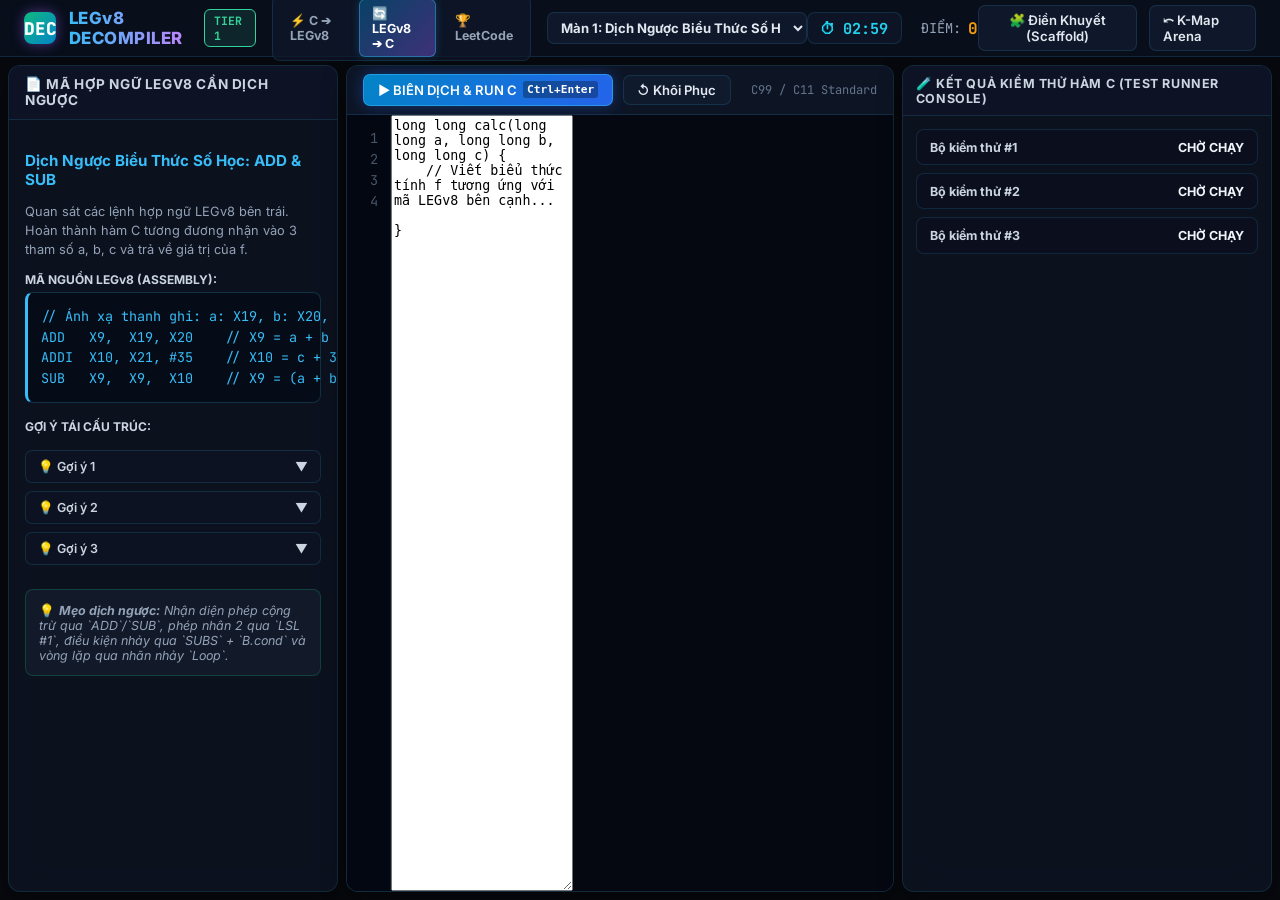
==== legv8-decompile.html @ 09c47ff3 "feat: Add multi-width data levels, LEGv8 Decompiler game, and LEGv8 LeetCode arena" ====
<!DOCTYPE html>
<html lang="vi">
<head>
  <meta charset="UTF-8">
  <meta name="viewport" content="width=device-width, initial-scale=1.0">
  <title>LEGv8 Reverse Decompiler — Dịch Hợp Ngữ LEGv8 về Ngôn Ngữ C</title>
  <meta name="description" content="Minigame giáo dục lập trình dịch ngược: Phân tích mã nguồn Hợp ngữ LEGv8 (ARMv8 64-bit) và tái cấu trúc thành hàm C tương đương với bộ kiểm thử tự động trực tiếp trên trình duyệt.">

  <!-- Google Fonts -->
  <link rel="preconnect" href="https://fonts.googleapis.com">
  <link rel="preconnect" href="https://fonts.gstatic.com" crossorigin>
  <link href="https://fonts.googleapis.com/css2?family=Inter:wght@400;500;600;700;800;900&family=JetBrains+Mono:wght@400;500;600;700;800&display=swap" rel="stylesheet">

  <link rel="stylesheet" href="css/legv8.css">
</head>
<body class="legv8-theme">
  <!-- Dynamic Background Canvas -->
  <canvas id="bg-canvas"></canvas>
  <canvas id="fx-canvas"></canvas>

  <div class="legv8-app">
    <!-- Top Header Navigation with Minigames Mode Selector -->
    <header class="legv8-header">
      <div style="display:flex; align-items:center; gap:1rem;">
        <a href="index.html" class="legv8-brand" title="Quay về K-Map Arena Hub">
          <div class="legv8-logo-icon" style="background:linear-gradient(135deg, #10b981, #0284c7);">DEC</div>
          <div>
            <div class="legv8-brand-title">LEGv8 DECOMPILER</div>
          </div>
        </a>
        <span id="tier-badge" class="legv8-tier-badge tier-1">Tier 1</span>

        <!-- Mode Nav Switcher -->
        <nav class="legv8-mode-nav">
          <a href="legv8.html" title="Chế độ 1: Dịch từ C sang Hợp ngữ LEGv8">
            <span>⚡ C ➔ LEGv8</span>
          </a>
          <a href="legv8-decompile.html" class="active" title="Chế độ 2: Dịch từ Hợp ngữ LEGv8 về ngôn ngữ C">
            <span>🔄 LEGv8 ➔ C</span>
          </a>
          <a href="legv8-leetcode.html" title="Chế độ 3: Luyện thuật toán chuẩn LeetCode bằng LEGv8">
            <span>🏆 LeetCode</span>
          </a>
        </nav>
        
        <select id="level-select" class="legv8-btn" style="padding:0.35rem 0.6rem; max-width:260px; font-weight:700;">
          <!-- Loaded dynamically -->
        </select>
      </div>

      <!-- Center Status -->
      <div class="legv8-status-center">
        <div id="timer-box" class="legv8-timer-box" title="Thời gian thử thách của màn chơi">
          <span>⏱</span>
          <span id="timer-val">03:00</span>
        </div>

        <div class="legv8-score-box">
          <span>ĐIỂM:</span>
          <b id="total-score-val">0</b>
        </div>
      </div>

      <!-- Right Header Actions -->
      <div class="legv8-header-right">
        <button id="toggle-mode-btn" type="button" class="legv8-btn">
          🧩 Điền Khuyết (Scaffold)
        </button>
        <a href="index.html" class="legv8-btn" style="text-decoration:none;">
          ⤺ K-Map Arena
        </a>
      </div>
    </header>

    <!-- Main 3-Column IDE Workspace -->
    <main class="legv8-workspace">
      <!-- CỘT 1: MÃ HỢP NGỮ LEGv8 CẦN DỊCH NGƯỢC -->
      <section class="legv8-panel">
        <div class="panel-head">
          <span class="panel-title">📄 Mã Hợp Ngữ LEGv8 Cần Dịch Ngược</span>
        </div>
        <div class="panel-body">
          <h3 id="level-title" style="font-size:0.95rem; margin-bottom:0.5rem; color:#38bdf8;">Đang tải...</h3>
          <p id="level-desc" style="font-size:0.8rem; color:#94a3b8; line-height:1.5; margin-bottom:0.8rem;"></p>

          <div style="font-size:0.75rem; font-weight:700; color:#cbd5e1; margin-bottom:0.3rem;">MÃ NGUỒN LEGv8 (ASSEMBLY):</div>
          <div id="asm-code-card" class="c-code-card" style="border-left:3px solid #38bdf8; background:rgba(7,12,23,0.85);">
            <!-- Loaded dynamically -->
          </div>

          <div style="font-size:0.75rem; font-weight:700; color:#cbd5e1; margin-top:1rem; margin-bottom:0.3rem;">GỢI Ý TÁI CẤU TRÚC:</div>
          <div id="hints-container" class="hint-accordion">
            <!-- Hints -->
          </div>

          <div style="margin-top:1.5rem; padding:0.8rem; background:rgba(30,41,59,0.4); border:1px solid rgba(16,185,129,0.25); border-radius:8px; font-size:0.78rem; color:#94a3b8;">
            💡 <i><b>Mẹo dịch ngược:</b> Nhận diện phép cộng trừ qua `ADD`/`SUB`, phép nhân 2 qua `LSL #1`, điều kiện nhảy qua `SUBS` + `B.cond` và vòng lặp qua nhãn nhảy `Loop`.</i>
          </div>
        </div>
      </section>

      <!-- CỘT 2: TRÌNH SOẠN THẢO MÃ NGUỒN C -->
      <section class="legv8-panel editor-panel">
        <div class="editor-toolbar">
          <div class="toolbar-left">
            <button id="btn-run" type="button" class="legv8-btn btn-primary" title="Biên dịch &amp; Chạy thử hàm C của bạn (Ctrl + Enter)">
              ▶ BIÊN DỊCH &amp; RUN C <kbd style="font-size:0.7rem; background:rgba(0,0,0,0.3); padding:2px 4px; border-radius:3px;">Ctrl+Enter</kbd>
            </button>
            <button id="btn-reset" type="button" class="legv8-btn" title="Khôi phục lại mã khởi tạo">
              ↺ Khôi Phục
            </button>
          </div>
          <div class="toolbar-right">
            <span style="font-size:0.75rem; color:#64748b; font-family:var(--font-code);">C99 / C11 Standard</span>
          </div>
        </div>

        <div class="editor-container">
          <div id="line-numbers" class="line-numbers">
            <span>1</span>
          </div>
          <textarea id="code-textarea" class="code-editor" spellcheck="false" placeholder="// Viết hàm C tương đương ở đây..."></textarea>
          <div id="scaffold-view" class="scaffold-editor" style="display:none;"></div>
        </div>
      </section>

      <!-- CỘT 3: KẾT QUẢ KIỂM THỬ (TEST CONSOLE) -->
      <section class="legv8-panel inspector-panel">
        <div class="panel-head" style="padding:0.6rem 0.8rem; border-bottom:1px solid var(--ide-border);">
          <span class="panel-title" style="font-size:0.78rem;">🧪 KẾT QUẢ KIỂM THỬ HÀM C (TEST RUNNER CONSOLE)</span>
        </div>
        <div id="test-console" class="test-console" style="flex:1; overflow-y:auto; padding:0.8rem;">
          <!-- Loaded dynamically -->
        </div>
      </section>
    </main>
  </div>

  <!-- VICTORY OVERLAY MODAL -->
  <div id="victory-modal" class="legv8-overlay">
    <div class="victory-box">
      <div style="font-size:2.8rem; margin-bottom:0.3rem;">🎉</div>
      <h2 class="victory-title" style="background:linear-gradient(135deg, #34d399, #38bdf8); -webkit-background-clip:text; -webkit-text-fill-color:transparent;">DỊCH NGƯỢC XUẤT SẮC!</h2>
      <p style="color:#94a3b8; font-size:0.88rem;">Hàm C của bạn đã tái cấu trúc chính xác logic của đoạn mã hợp ngữ LEGv8 và vượt qua toàn bộ các bộ kiểm thử!</p>

      <div class="score-breakdown">
        <div class="score-row">
          <span>Điểm cơ sở màn chơi:</span>
          <span id="modal-base-score" style="color:#38bdf8;">+500</span>
        </div>
        <div class="score-row">
          <span>Thưởng thời gian còn lại:</span>
          <span id="modal-time-bonus" style="color:#10b981;">+0</span>
        </div>
        <div class="score-row">
          <span>Phạt số lần nộp sai:</span>
          <span id="modal-penalty" style="color:#f43f5e;">-0</span>
        </div>
        <div class="score-row total">
          <span>TỔNG ĐIỂM ĐẠT ĐƯỢC:</span>
          <span id="modal-total-score">+500</span>
        </div>
      </div>

      <div style="display:flex; justify-content:center; gap:1rem;">
        <button id="btn-next-level" type="button" class="legv8-btn btn-primary" style="padding:0.6rem 1.5rem; font-size:0.95rem;">
          Màn Tiếp Theo ➔
        </button>
      </div>
    </div>
  </div>

  <!-- Nạp scripts -->
  <script src="js/legv8-decompile.js"></script>
</body>
</html>
---- css/legv8.css ----
/* ==========================================================================
   LEGv8 CODE MASTER — SCI-FI DARK TERMINAL & IDE STYLESHEET
   Cyberpunk Aesthetics, Glassmorphism, Neon Glow & High-Precision IDE UI
   ========================================================================== */

:root {
  --ide-bg: #07090e;
  --ide-panel: rgba(13, 19, 33, 0.85);
  --ide-panel-sub: rgba(19, 29, 49, 0.7);
  --ide-border: rgba(56, 189, 248, 0.15);
  --ide-border-glow: rgba(56, 189, 248, 0.4);

  --c-cyan: #22d3ee;
  --c-blue: #38bdf8;
  --c-purple: #a855f7;
  --c-emerald: #10b981;
  --c-amber: #f59e0b;
  --c-rose: #f43f5e;
  --c-red: #ef4444;

  --reg-caller: #10b981;
  --reg-temp: #f59e0b;
  --reg-callee: #38bdf8;
  --reg-spec: #ec4899;

  --font-code: 'JetBrains Mono', 'Fira Code', Menlo, Consolas, monospace;
}

body.legv8-theme {
  background-color: var(--ide-bg);
  color: #f1f5f9;
  font-family: 'Inter', sans-serif;
  margin: 0;
  padding: 0;
  overflow-x: hidden;
}

/* Background Animated Canvas */
#bg-canvas, #fx-canvas {
  position: fixed;
  top: 0;
  left: 0;
  width: 100%;
  height: 100%;
  pointer-events: none;
}
#bg-canvas { z-index: 0; opacity: 0.25; }
#fx-canvas { z-index: 9999; }

/* Main Wrapper */
.legv8-app {
  position: relative;
  z-index: 10;
  display: flex;
  flex-direction: column;
  height: 100vh;
  max-height: 100vh;
  box-sizing: border-box;
}

/* Top Navigation / Header */
.legv8-header {
  height: 56px;
  background: rgba(10, 15, 29, 0.95);
  backdrop-filter: blur(12px);
  border-bottom: 1px solid var(--ide-border);
  display: flex;
  align-items: center;
  justify-content: space-between;
  padding: 0 1.5rem;
  flex-shrink: 0;
}

.legv8-brand {
  display: flex;
  align-items: center;
  gap: 0.8rem;
  cursor: pointer;
  text-decoration: none;
}

.legv8-logo-icon {
  width: 32px;
  height: 32px;
  background: linear-gradient(135deg, #0284c7, #8b5cf6);
  border-radius: 8px;
  display: flex;
  align-items: center;
  justify-content: center;
  font-weight: 900;
  font-family: var(--font-code);
  font-size: 1.1rem;
  color: #fff;
  box-shadow: 0 0 12px rgba(139, 92, 246, 0.5);
}

.legv8-brand-title {
  font-weight: 800;
  font-size: 1.05rem;
  letter-spacing: 0.5px;
  background: linear-gradient(90deg, #38bdf8, #c084fc);
  -webkit-background-clip: text;
  -webkit-text-fill-color: transparent;
}

.legv8-tier-badge {
  padding: 0.2rem 0.6rem;
  border-radius: 6px;
  font-size: 0.72rem;
  font-weight: 700;
  font-family: var(--font-code);
  text-transform: uppercase;
  border: 1px solid currentColor;
}

.tier-1 { color: #34d399; background: rgba(52, 211, 153, 0.12); }
.tier-2 { color: #38bdf8; background: rgba(56, 189, 248, 0.12); }
.tier-3 { color: #fbbf24; background: rgba(251, 191, 36, 0.12); }
.tier-4 { color: #a855f7; background: rgba(168, 85, 247, 0.12); }
.tier-5 { color: #f43f5e; background: rgba(244, 63, 94, 0.12); }

/* Header Central Status */
.legv8-status-center {
  display: flex;
  align-items: center;
  gap: 1.2rem;
}

.legv8-timer-box {
  display: flex;
  align-items: center;
  gap: 0.5rem;
  background: rgba(15, 23, 42, 0.8);
  border: 1px solid var(--ide-border);
  padding: 0.3rem 0.8rem;
  border-radius: 8px;
  font-family: var(--font-code);
  font-size: 0.95rem;
  font-weight: 700;
  color: var(--c-cyan);
  transition: all 0.3s ease;
}

.legv8-timer-box.timer-urgent {
  color: var(--c-rose);
  border-color: var(--c-rose);
  box-shadow: 0 0 15px rgba(244, 63, 94, 0.4);
  animation: timerPulse 1s infinite alternate;
}

@keyframes timerPulse {
  0% { transform: scale(1); opacity: 0.9; }
  100% { transform: scale(1.05); opacity: 1; }
}

.legv8-score-box {
  display: flex;
  align-items: center;
  gap: 0.4rem;
  font-size: 0.85rem;
  color: #94a3b8;
  font-family: var(--font-code);
}

.legv8-score-box b {
  color: var(--c-amber);
  font-size: 1rem;
}

/* Header Controls Right */
.legv8-header-right {
  display: flex;
  align-items: center;
  gap: 0.75rem;
}

.legv8-btn {
  display: inline-flex;
  align-items: center;
  gap: 0.4rem;
  padding: 0.4rem 0.85rem;
  border-radius: 7px;
  font-size: 0.82rem;
  font-weight: 600;
  cursor: pointer;
  border: 1px solid var(--ide-border);
  background: var(--ide-panel-sub);
  color: #e2e8f0;
  transition: all 0.2s ease;
  font-family: inherit;
}

.legv8-btn:hover {
  background: rgba(30, 41, 59, 0.9);
  border-color: var(--c-blue);
  color: #fff;
}

.legv8-btn.btn-primary {
  background: linear-gradient(135deg, #0284c7, #2563eb);
  border-color: rgba(56, 189, 248, 0.5);
  color: #fff;
  box-shadow: 0 0 15px rgba(37, 99, 235, 0.4);
}

.legv8-btn.btn-primary:hover {
  background: linear-gradient(135deg, #0369a1, #1d4ed8);
  box-shadow: 0 0 20px rgba(56, 189, 248, 0.6);
}

.legv8-btn.btn-success {
  background: linear-gradient(135deg, #059669, #10b981);
  border-color: rgba(16, 185, 129, 0.5);
  color: #fff;
  box-shadow: 0 0 12px rgba(16, 185, 129, 0.35);
}

/* 3-Column Workspace Grid */
.legv8-workspace {
  display: grid;
  grid-template-columns: 330px 1fr 370px;
  gap: 8px;
  padding: 8px;
  flex: 1;
  min-height: 0; /* Cho phép scroll nội bộ */
  overflow: hidden;
}

@media (max-width: 1200px) {
  .legv8-workspace {
    grid-template-columns: 290px 1fr 320px;
  }
}

/* Base Panel Styles */
.legv8-panel {
  background: var(--ide-panel);
  backdrop-filter: blur(16px);
  border: 1px solid var(--ide-border);
  border-radius: 12px;
  display: flex;
  flex-direction: column;
  overflow: hidden;
  box-shadow: 0 8px 24px rgba(0, 0, 0, 0.4);
}

.panel-head {
  padding: 0.65rem 1rem;
  background: rgba(15, 23, 42, 0.6);
  border-bottom: 1px solid var(--ide-border);
  display: flex;
  align-items: center;
  justify-content: space-between;
  flex-shrink: 0;
}

.panel-title {
  font-size: 0.85rem;
  font-weight: 700;
  text-transform: uppercase;
  letter-spacing: 0.6px;
  display: flex;
  align-items: center;
  gap: 0.5rem;
  color: #cbd5e1;
}

.panel-body {
  flex: 1;
  overflow-y: auto;
  padding: 1rem;
}

/* Left Column: Problem & C Code */
.c-code-card {
  background: rgba(3, 7, 18, 0.85);
  border: 1px solid rgba(56, 189, 248, 0.2);
  border-radius: 8px;
  padding: 0.8rem;
  font-family: var(--font-code);
  font-size: 0.84rem;
  line-height: 1.6;
  color: #e2e8f0;
  white-space: pre-wrap;
  margin-bottom: 1rem;
  border-left: 3px solid var(--c-cyan);
}

.c-kw { color: #f43f5e; font-weight: 600; }
.c-type { color: #38bdf8; }
.c-func { color: #fbbf24; }
.c-comment { color: #64748b; font-style: italic; }
.c-num { color: #a855f7; }

/* Register Mapping Table */
.reg-map-table {
  width: 100%;
  border-collapse: collapse;
  font-size: 0.8rem;
  margin-bottom: 1rem;
}

.reg-map-table th {
  text-align: left;
  padding: 0.4rem 0.5rem;
  border-bottom: 1px solid var(--ide-border);
  color: #94a3b8;
  font-weight: 600;
}

.reg-map-table td {
  padding: 0.45rem 0.5rem;
  border-bottom: 1px solid rgba(255, 255, 255, 0.04);
  font-family: var(--font-code);
}

.reg-badge {
  display: inline-block;
  padding: 0.15rem 0.4rem;
  border-radius: 4px;
  font-weight: 700;
  font-size: 0.75rem;
}

.reg-badge.caller { color: var(--reg-caller); background: rgba(16, 185, 129, 0.12); border: 1px solid rgba(16, 185, 129, 0.3); }
.reg-badge.temp { color: var(--reg-temp); background: rgba(245, 158, 11, 0.12); border: 1px solid rgba(245, 158, 11, 0.3); }
.reg-badge.callee { color: var(--reg-callee); background: rgba(56, 189, 248, 0.12); border: 1px solid rgba(56, 189, 248, 0.3); }
.reg-badge.spec { color: var(--reg-spec); background: rgba(236, 72, 153, 0.12); border: 1px solid rgba(236, 72, 153, 0.3); }

/* Hint Box */
.hint-accordion {
  margin-top: 1rem;
}

.hint-item {
  border: 1px solid var(--ide-border);
  border-radius: 7px;
  margin-bottom: 0.5rem;
  overflow: hidden;
  background: rgba(15, 23, 42, 0.4);
}

.hint-header {
  padding: 0.5rem 0.75rem;
  cursor: pointer;
  display: flex;
  align-items: center;
  justify-content: space-between;
  font-size: 0.78rem;
  font-weight: 600;
  color: #cbd5e1;
}

.hint-body {
  padding: 0.6rem 0.75rem;
  font-size: 0.76rem;
  color: #94a3b8;
  border-top: 1px solid rgba(255, 255, 255, 0.05);
  display: none;
  line-height: 1.5;
}

.hint-item.open .hint-body {
  display: block;
}

/* Middle Column: Code Editor */
.editor-panel {
  display: flex;
  flex-direction: column;
}

.editor-toolbar {
  padding: 0.5rem 1rem;
  background: rgba(15, 23, 42, 0.7);
  border-bottom: 1px solid var(--ide-border);
  display: flex;
  align-items: center;
  justify-content: space-between;
  flex-shrink: 0;
}

.toolbar-left, .toolbar-right {
  display: flex;
  align-items: center;
  gap: 0.6rem;
}

.editor-container {
  flex: 1;
  position: relative;
  display: flex;
  background: #050811;
  overflow: hidden;
  font-family: var(--font-code);
}

.line-numbers {
  width: 44px;
  padding: 0.8rem 0;
  text-align: right;
  color: #475569;
  font-size: 0.85rem;
  line-height: 1.55;
  user-select: none;
  background: rgba(3, 7, 18, 0.6);
  border-right: 1px solid rgba(255, 255, 255, 0.06);
  padding-right: 8px;
  box-sizing: border-box;
}

.line-numbers span {
  display: block;
  line-height: 1.55;
  padding: 0 4px;
}

.line-numbers .current-line {
  color: var(--c-cyan);
  font-weight: 700;
  background: rgba(34, 211, 238, 0.15);
  border-radius: 3px;
}

.code-textarea {
  flex: 1;
  background: transparent;
  color: #e2e8f0;
  font-family: var(--font-code);
  font-size: 0.85rem;
  line-height: 1.55;
  padding: 0.8rem;
  border: none;
  outline: none;
  resize: none;
  white-space: pre;
  tab-size: 4;
  overflow-y: auto;
}

/* Scaffold Mode UI */
.scaffold-view {
  flex: 1;
  padding: 1rem;
  overflow-y: auto;
  background: #050811;
  font-family: var(--font-code);
  font-size: 0.85rem;
  line-height: 2.2;
}

.scaffold-blank {
  display: inline-block;
  min-width: 75px;
  background: rgba(30, 41, 59, 0.8);
  border: 1px dashed var(--c-blue);
  color: var(--c-cyan);
  border-radius: 5px;
  padding: 0.1rem 0.5rem;
  margin: 0 0.2rem;
  text-align: center;
  font-weight: 700;
  cursor: pointer;
  transition: all 0.2s ease;
}

.scaffold-blank:hover {
  background: rgba(56, 189, 248, 0.2);
  border-color: #fff;
}

.scaffold-blank.filled {
  border-style: solid;
  border-color: var(--c-emerald);
  color: #fff;
  background: rgba(16, 185, 129, 0.2);
}

/* Right Column: Visual Inspector (Registers, Stack, Test Console) */
.inspector-panel {
  display: flex;
  flex-direction: column;
  overflow: hidden;
}

/* Tabs inside Inspector */
.inspector-tabs {
  display: flex;
  border-bottom: 1px solid var(--ide-border);
  background: rgba(15, 23, 42, 0.7);
  flex-shrink: 0;
}

.inspector-tab {
  flex: 1;
  padding: 0.55rem 0.4rem;
  text-align: center;
  font-size: 0.76rem;
  font-weight: 700;
  color: #94a3b8;
  cursor: pointer;
  border-bottom: 2px solid transparent;
  transition: all 0.2s;
  display: flex;
  align-items: center;
  justify-content: center;
  gap: 0.35rem;
  background: transparent;
  border-top: none;
  border-left: none;
  border-right: none;
  font-family: inherit;
}

.inspector-tab:hover {
  color: #e2e8f0;
  background: rgba(255, 255, 255, 0.04);
}

.inspector-tab.active {
  color: var(--c-cyan);
  border-bottom-color: var(--c-cyan);
  background: rgba(34, 211, 238, 0.08);
}

.inspector-tab-content {
  flex: 1;
  min-height: 0;
  overflow-y: auto;
  display: none;
  flex-direction: column;
}

.inspector-tab-content.active {
  display: flex;
}

/* Register Grid */
.reg-grid {
  display: grid;
  grid-template-columns: repeat(2, 1fr);
  gap: 6px;
  padding: 0.8rem;
}

.reg-cell {
  background: rgba(10, 15, 30, 0.8);
  border: 1px solid rgba(255, 255, 255, 0.06);
  border-radius: 6px;
  padding: 0.35rem 0.5rem;
  display: flex;
  align-items: center;
  justify-content: space-between;
  font-family: var(--font-code);
  font-size: 0.74rem;
  transition: all 0.25s ease;
}

.reg-cell.highlight {
  border-color: var(--c-cyan);
  background: rgba(34, 211, 238, 0.18);
  box-shadow: 0 0 10px rgba(34, 211, 238, 0.4);
}

.reg-name {
  font-weight: 700;
  color: #94a3b8;
}

.reg-val {
  color: #f1f5f9;
  font-weight: 600;
  overflow: hidden;
  text-overflow: ellipsis;
  white-space: nowrap;
  max-width: 90px;
}

/* Flags Strip */
.flags-strip {
  display: flex;
  justify-content: space-around;
  padding: 0.4rem 0.8rem;
  background: rgba(3, 7, 18, 0.6);
  border-bottom: 1px solid var(--ide-border);
  font-family: var(--font-code);
  font-size: 0.78rem;
}

.flag-item {
  display: flex;
  align-items: center;
  gap: 0.3rem;
}

.flag-badge {
  width: 18px;
  height: 18px;
  border-radius: 4px;
  display: inline-flex;
  align-items: center;
  justify-content: center;
  font-size: 0.7rem;
  font-weight: 700;
  background: rgba(255, 255, 255, 0.06);
  color: #64748b;
}

.flag-badge.active {
  background: var(--c-rose);
  color: #fff;
  box-shadow: 0 0 8px rgba(244, 63, 94, 0.5);
}

/* Stack Visualizer */
.stack-view {
  padding: 0.8rem;
  display: flex;
  flex-direction: column;
  gap: 6px;
  font-family: var(--font-code);
  font-size: 0.76rem;
}

.stack-row {
  display: flex;
  align-items: center;
  background: rgba(15, 23, 42, 0.8);
  border: 1px solid var(--ide-border);
  border-radius: 6px;
  padding: 0.35rem 0.6rem;
  justify-content: space-between;
}

.stack-row.sp-pointer {
  border-color: var(--c-rose);
  background: rgba(244, 63, 94, 0.12);
}

.stack-addr {
  color: #64748b;
}

.stack-val {
  color: #38bdf8;
  font-weight: 700;
}

/* Test Runner Console */
.test-console {
  padding: 0.8rem;
  display: flex;
  flex-direction: column;
  gap: 8px;
}

.test-card {
  background: rgba(10, 15, 30, 0.9);
  border: 1px solid var(--ide-border);
  border-radius: 8px;
  padding: 0.6rem 0.8rem;
  font-size: 0.78rem;
  display: flex;
  flex-direction: column;
  gap: 0.3rem;
}

.test-card.pass {
  border-color: var(--c-emerald);
  background: rgba(16, 185, 129, 0.08);
}

.test-card.fail {
  border-color: var(--c-rose);
  background: rgba(244, 63, 94, 0.08);
}

.test-head {
  display: flex;
  align-items: center;
  justify-content: space-between;
  font-weight: 700;
}

.badge-pass { color: var(--c-emerald); }
.badge-fail { color: var(--c-rose); }

.test-diff {
  font-family: var(--font-code);
  font-size: 0.72rem;
  background: rgba(0, 0, 0, 0.4);
  padding: 0.3rem 0.5rem;
  border-radius: 4px;
  margin-top: 0.2rem;
}

/* Modals & Overlays */
.legv8-overlay {
  position: fixed;
  top: 0;
  left: 0;
  width: 100%;
  height: 100%;
  background: rgba(0, 0, 0, 0.85);
  backdrop-filter: blur(8px);
  z-index: 1000;
  display: none;
  align-items: center;
  justify-content: center;
}

.legv8-overlay.show {
  display: flex;
}

.victory-box {
  background: rgba(13, 20, 36, 0.95);
  border: 1px solid var(--c-cyan);
  border-radius: 16px;
  padding: 2rem 2.5rem;
  max-width: 500px;
  width: 90%;
  text-align: center;
  box-shadow: 0 0 40px rgba(34, 211, 238, 0.35);
  animation: popIn 0.3s cubic-bezier(0.175, 0.885, 0.32, 1.275);
}

@keyframes popIn {
  from { transform: scale(0.8); opacity: 0; }
  to { transform: scale(1); opacity: 1; }
}

.victory-title {
  font-size: 1.8rem;
  font-weight: 900;
  background: linear-gradient(135deg, #38bdf8, #a855f7, #f43f5e);
  -webkit-background-clip: text;
  -webkit-text-fill-color: transparent;
  margin-bottom: 0.5rem;
}

.score-breakdown {
  margin: 1.2rem 0;
  background: rgba(0, 0, 0, 0.3);
  padding: 1rem;
  border-radius: 8px;
  font-family: var(--font-code);
  font-size: 0.85rem;
  text-align: left;
}

.score-row {
  display: flex;
  justify-content: space-between;
  margin-bottom: 0.4rem;
}

.score-row.total {
  border-top: 1px solid rgba(255, 255, 255, 0.1);
  padding-top: 0.4rem;
  font-weight: 700;
  color: var(--c-amber);
  font-size: 1rem;
}

/* Handbook / Cẩm Nang Modal */
.handbook-box {
  background: rgba(10, 16, 30, 0.98);
  border: 1px solid var(--c-cyan);
  border-radius: 16px;
  max-width: 860px;
  width: 92%;
  max-height: 88vh;
  display: flex;
  flex-direction: column;
  box-shadow: 0 0 50px rgba(34, 211, 238, 0.3);
  animation: popIn 0.25s ease-out;
  overflow: hidden;
}

.handbook-head {
  padding: 1rem 1.5rem;
  background: rgba(15, 23, 42, 0.85);
  border-bottom: 1px solid var(--ide-border);
  display: flex;
  align-items: center;
  justify-content: space-between;
}

.handbook-body {
  padding: 1.5rem;
  overflow-y: auto;
  font-size: 0.86rem;
  line-height: 1.65;
  color: #cbd5e1;
}

.handbook-section {
  margin-bottom: 1.8rem;
  background: rgba(15, 23, 42, 0.5);
  border: 1px solid rgba(255, 255, 255, 0.06);
  border-radius: 10px;
  padding: 1.2rem;
}

.handbook-section h3 {
  font-size: 1.05rem;
  color: var(--c-cyan);
  margin-bottom: 0.8rem;
  display: flex;
  align-items: center;
  gap: 0.5rem;
}

.handbook-table {
  width: 100%;
  border-collapse: collapse;
  font-size: 0.82rem;
  margin: 0.6rem 0;
}

.handbook-table th {
  text-align: left;
  padding: 0.5rem;
  border-bottom: 1px solid var(--ide-border);
  color: #94a3b8;
}

.handbook-table td {
  padding: 0.5rem;
  border-bottom: 1px solid rgba(255, 255, 255, 0.05);
  font-family: var(--font-code);
}

.handbook-code {
  background: rgba(3, 7, 18, 0.9);
  border: 1px solid rgba(56, 189, 248, 0.2);
  border-radius: 6px;
  padding: 0.8rem;
  font-family: var(--font-code);
  font-size: 0.82rem;
  color: #e2e8f0;
  margin: 0.6rem 0;
  white-space: pre-wrap;
}

/* ==========================================================================
   MINIGAMES MODE SWITCHER & SHARED TOP NAVIGATION
   ========================================================================== */
.legv8-mode-nav {
  display: flex;
  align-items: center;
  gap: 0.4rem;
  background: rgba(15, 23, 42, 0.7);
  padding: 3px 5px;
  border-radius: 8px;
  border: 1px solid var(--ide-border);
}

.legv8-mode-nav a {
  text-decoration: none;
  font-size: 0.78rem;
  font-weight: 700;
  padding: 0.35rem 0.75rem;
  border-radius: 6px;
  color: #94a3b8;
  display: flex;
  align-items: center;
  gap: 0.4rem;
  transition: all 0.2s ease;
}

.legv8-mode-nav a:hover {
  color: #fff;
  background: rgba(56, 189, 248, 0.12);
}

.legv8-mode-nav a.active {
  color: #fff;
  background: linear-gradient(135deg, rgba(2, 132, 199, 0.4), rgba(139, 92, 246, 0.4));
  border: 1px solid rgba(56, 189, 248, 0.4);
  box-shadow: 0 0 10px rgba(56, 189, 248, 0.2);
}

/* Difficulty Badges */
.badge-diff {
  padding: 0.2rem 0.55rem;
  border-radius: 4px;
  font-size: 0.72rem;
  font-weight: 800;
  text-transform: uppercase;
  letter-spacing: 0.5px;
}
.badge-diff.easy { background: rgba(16, 185, 129, 0.2); color: #34d399; border: 1px solid rgba(16, 185, 129, 0.4); }
.badge-diff.medium { background: rgba(245, 158, 11, 0.2); color: #fbbf24; border: 1px solid rgba(245, 158, 11, 0.4); }
.badge-diff.hard { background: rgba(244, 63, 94, 0.2); color: #fb7185; border: 1px solid rgba(244, 63, 94, 0.4); }

.tag-pill {
  display: inline-flex;
  align-items: center;
  padding: 2px 7px;
  border-radius: 12px;
  background: rgba(30, 41, 59, 0.7);
  border: 1px solid rgba(255, 255, 255, 0.1);
  font-size: 0.7rem;
  color: #cbd5e1;
  font-weight: 500;
}

/* LeetCode Testcase Console */
.lc-console-tabs {
  display: flex;
  gap: 0.4rem;
  padding: 0.4rem 0.8rem;
  background: rgba(10, 15, 29, 0.9);
  border-bottom: 1px solid var(--ide-border);
}
.lc-tab-btn {
  background: transparent;
  border: none;
  color: #94a3b8;
  padding: 0.3rem 0.7rem;
  border-radius: 5px;
  font-size: 0.78rem;
  font-weight: 600;
  cursor: pointer;
  transition: all 0.2s;
}
.lc-tab-btn:hover { color: #fff; background: rgba(255, 255, 255, 0.05); }
.lc-tab-btn.active { color: #38bdf8; background: rgba(56, 189, 248, 0.12); border: 1px solid rgba(56, 189, 248, 0.3); }

/* Run / Submit buttons */
.btn-submit {
  background: linear-gradient(135deg, #059669, #10b981) !important;
  color: #fff !important;
  font-weight: 800 !important;
  box-shadow: 0 0 12px rgba(16, 185, 129, 0.35);
}
.btn-submit:hover {
  box-shadow: 0 0 18px rgba(16, 185, 129, 0.6);
  transform: translateY(-1px);
}
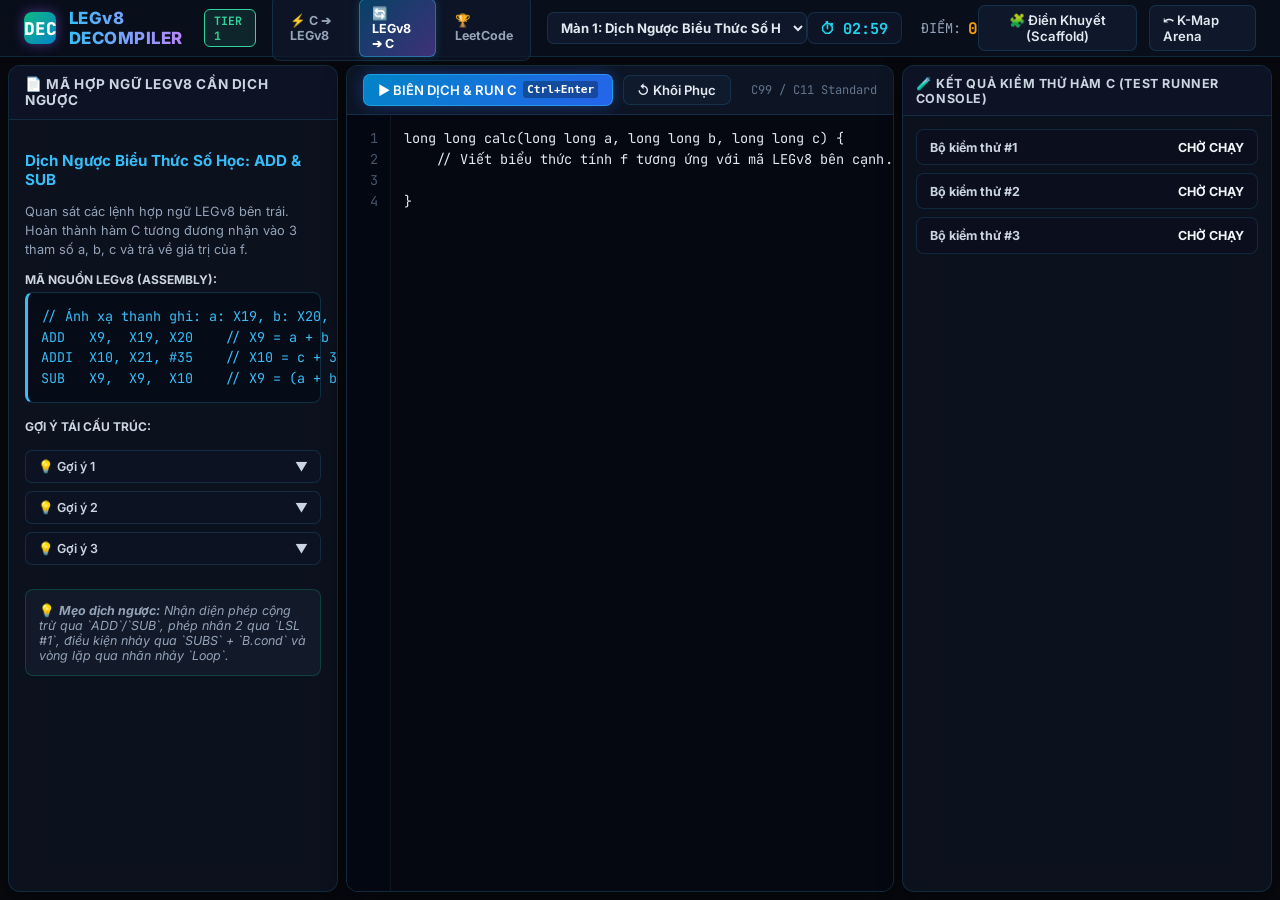
==== commit c8069658: "fix(ui): resolve editor squishing and layout wrapping in decompiler and leetcode pages" ====
--- a/legv8-decompile.html
+++ b/legv8-decompile.html
@@ -119,8 +119,8 @@
           <div id="line-numbers" class="line-numbers">
             <span>1</span>
           </div>
-          <textarea id="code-textarea" class="code-editor" spellcheck="false" placeholder="// Viết hàm C tương đương ở đây..."></textarea>
-          <div id="scaffold-view" class="scaffold-editor" style="display:none;"></div>
+          <textarea id="code-textarea" class="code-textarea code-editor" spellcheck="false" placeholder="// Viết hàm C tương đương ở đây..."></textarea>
+          <div id="scaffold-view" class="scaffold-view scaffold-editor" style="display:none;"></div>
         </div>
       </section>
 
--- a/css/legv8.css
+++ b/css/legv8.css
@@ -397,6 +397,8 @@
 
 .line-numbers {
   width: 44px;
+  min-width: 44px;
+  max-width: 44px;
   padding: 0.8rem 0;
   text-align: right;
   color: #475569;
@@ -407,12 +409,16 @@
   border-right: 1px solid rgba(255, 255, 255, 0.06);
   padding-right: 8px;
   box-sizing: border-box;
+  flex-shrink: 0;
+  overflow: hidden;
 }
 
 .line-numbers span {
   display: block;
   line-height: 1.55;
   padding: 0 4px;
+  font-family: var(--font-code);
+  font-size: 0.85rem;
 }
 
 .line-numbers .current-line {
@@ -422,8 +428,11 @@
   border-radius: 3px;
 }
 
-.code-textarea {
+.code-textarea,
+.code-editor {
   flex: 1;
+  width: 100%;
+  height: 100%;
   background: transparent;
   color: #e2e8f0;
   font-family: var(--font-code);
@@ -435,18 +444,45 @@
   resize: none;
   white-space: pre;
   tab-size: 4;
-  overflow-y: auto;
+  overflow: auto;
+  box-sizing: border-box;
+}
+
+.code-textarea::-webkit-scrollbar,
+.code-editor::-webkit-scrollbar,
+.scaffold-view::-webkit-scrollbar,
+.scaffold-editor::-webkit-scrollbar {
+  width: 8px;
+  height: 8px;
+}
+
+.code-textarea::-webkit-scrollbar-thumb,
+.code-editor::-webkit-scrollbar-thumb,
+.scaffold-view::-webkit-scrollbar-thumb,
+.scaffold-editor::-webkit-scrollbar-thumb {
+  background: rgba(56, 189, 248, 0.2);
+  border-radius: 4px;
+}
+
+.code-textarea::-webkit-scrollbar-thumb:hover,
+.code-editor::-webkit-scrollbar-thumb:hover,
+.scaffold-view::-webkit-scrollbar-thumb:hover,
+.scaffold-editor::-webkit-scrollbar-thumb:hover {
+  background: rgba(56, 189, 248, 0.4);
 }
 
 /* Scaffold Mode UI */
-.scaffold-view {
+.scaffold-view,
+.scaffold-editor {
   flex: 1;
+  width: 100%;
   padding: 1rem;
   overflow-y: auto;
   background: #050811;
   font-family: var(--font-code);
   font-size: 0.85rem;
   line-height: 2.2;
+  box-sizing: border-box;
 }
 
 .scaffold-blank {
